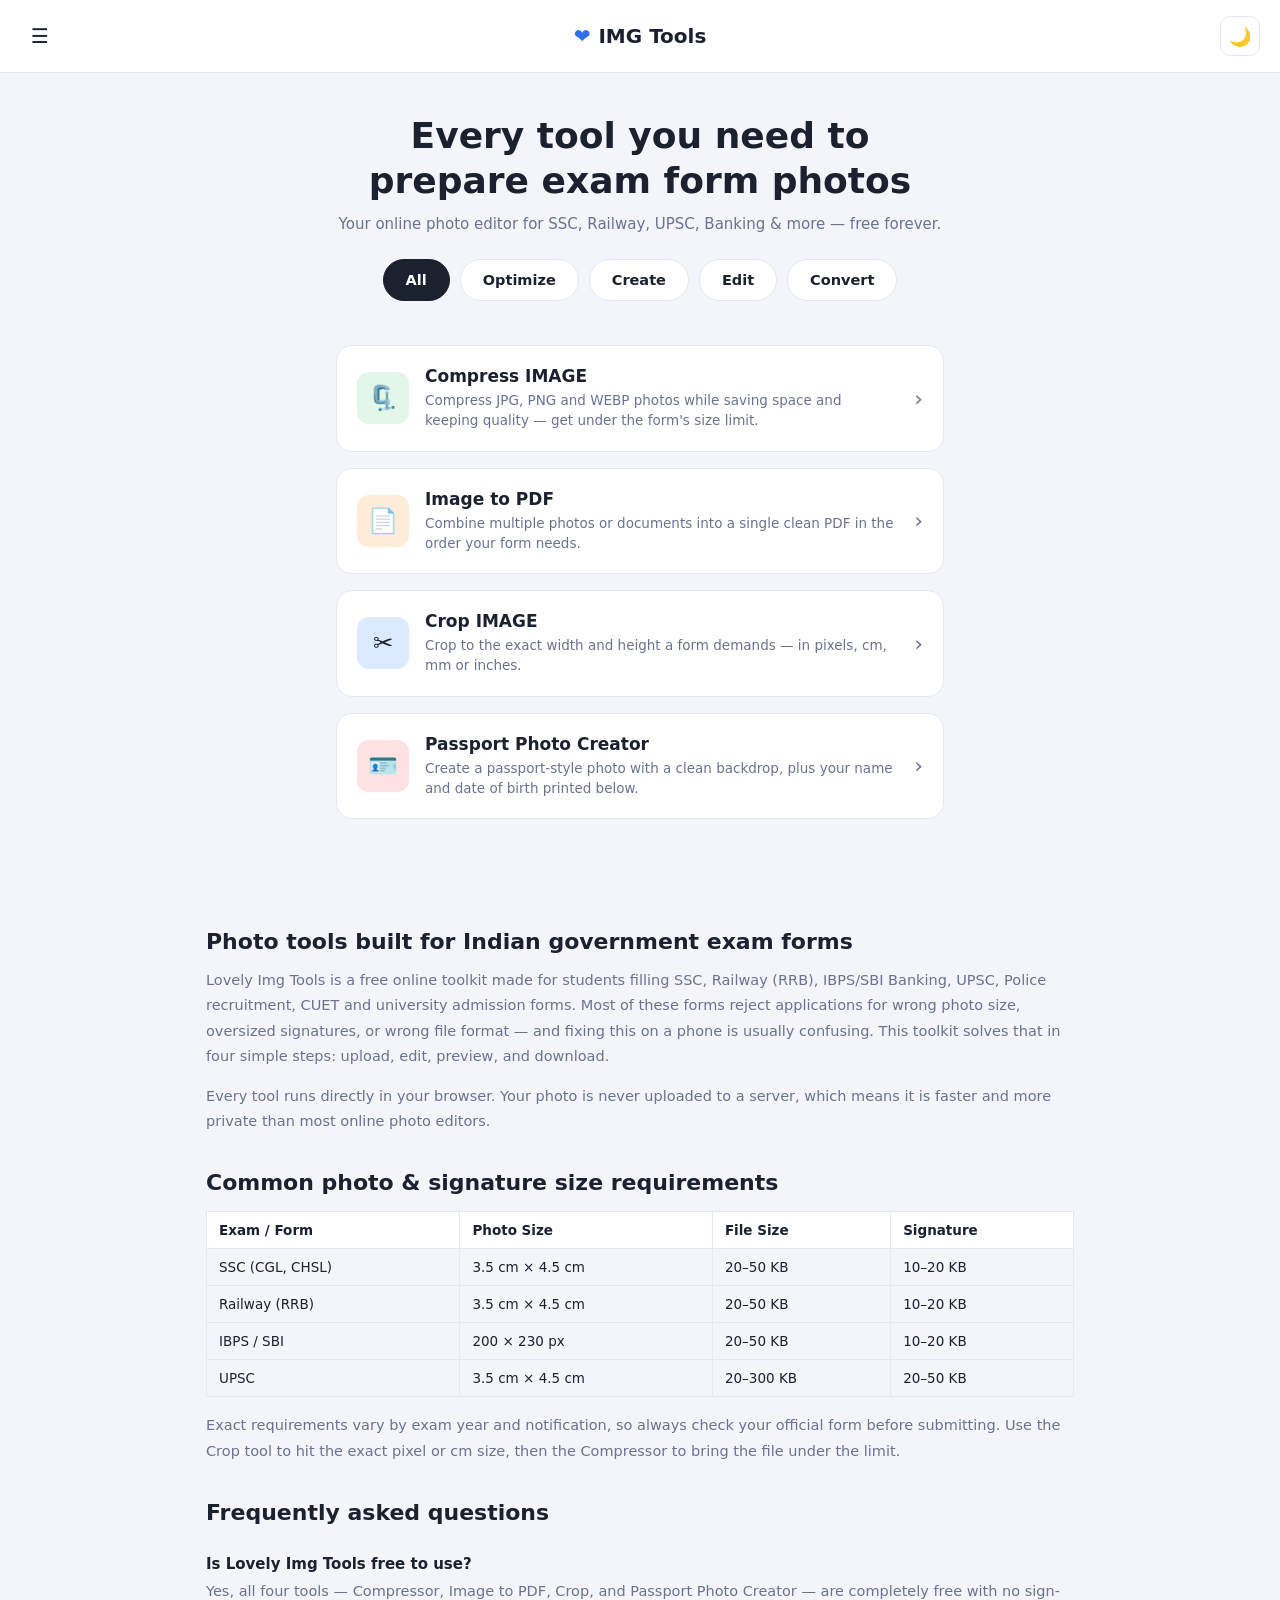
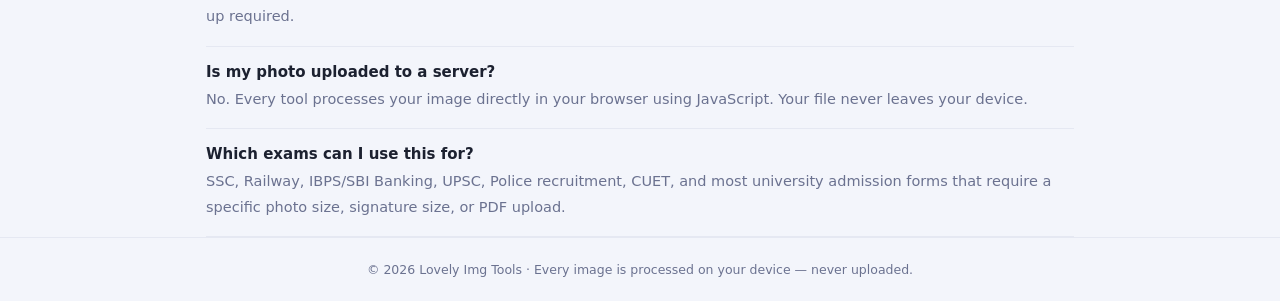
==== index.html @ 202ab7a3 "Add files via upload" ====
<!DOCTYPE html>
<html lang="en">
<head>
<meta charset="UTF-8">
<meta name="viewport" content="width=device-width, initial-scale=1.0">
<title>Lovely Img Tools — Compress, Crop, PDF & Passport Photo for Exam Forms</title>
<meta name="description" content="Free online tools to compress photos, crop to exact size, convert images to PDF, and create passport photos for SSC, Railway, UPSC, Banking & other government exam forms.">
<meta name="keywords" content="image compressor for exam forms, passport photo maker, image to pdf converter, photo crop for ssc form, signature size reducer">
<link rel="canonical" href="https://yourdomain.com/">
<meta property="og:title" content="Lovely Img Tools — Photo Tools for Government Exam Forms">
<meta property="og:description" content="Compress, crop, convert to PDF, and create passport photos — free, fast, and processed entirely in your browser.">
<meta property="og:type" content="website">
<meta property="og:url" content="https://yourdomain.com/">
<meta name="twitter:card" content="summary_large_image">
<meta name="robots" content="index, follow">
<script type="application/ld+json">
{
  "@context": "https://schema.org",
  "@type": "WebApplication",
  "name": "Lovely Img Tools",
  "applicationCategory": "MultimediaApplication",
  "operatingSystem": "Any",
  "offers": {"@type": "Offer", "price": "0", "priceCurrency": "USD"},
  "description": "Free tools to compress, crop, convert and create passport photos for government exam forms."
}
</script>
<link rel="stylesheet" href="css/style.css">
</head>
<body data-theme="light">

<header class="topbar">
  <button class="icon-btn" id="menuBtn" aria-label="Menu">☰</button>
  <div class="logo"><span class="heart">❤</span>IMG Tools</div>
  <div class="topbar-right">
    <button class="theme-toggle" id="themeToggle" aria-label="Toggle dark mode">🌙</button>
  </div>
</header>

<nav class="mobile-drawer" id="mobileDrawer">
  <a href="../index.html">Home</a>
  <a href="index.html#tools">Tools</a>
  <a href="index.html#about">About</a>
  <a href="index.html#contact">Contact</a>
</nav>

<section class="hero">
  <h1>Every tool you need to<br>prepare exam form photos</h1>
  <p>Your online photo editor for SSC, Railway, UPSC, Banking &amp; more — free forever.</p>

  <div class="filter-tabs" id="filterTabs">
    <button class="tab active" data-cat="all">All</button>
    <button class="tab" data-cat="optimize">Optimize</button>
    <button class="tab" data-cat="create">Create</button>
    <button class="tab" data-cat="edit">Edit</button>
    <button class="tab" data-cat="convert">Convert</button>
  </div>
</section>

<main class="tool-list" id="toolList">

  <a href="tools/compress.html" class="tool-row" data-cat="optimize">
    <div class="tool-icon icon-green">🗜️</div>
    <div class="tool-text">
      <h3>Compress IMAGE</h3>
      <p>Compress JPG, PNG and WEBP photos while saving space and keeping quality — get under the form's size limit.</p>
    </div>
    <span class="chevron">›</span>
  </a>

  <a href="tools/pdf.html" class="tool-row" data-cat="convert">
    <div class="tool-icon icon-orange">📄</div>
    <div class="tool-text">
      <h3>Image to PDF</h3>
      <p>Combine multiple photos or documents into a single clean PDF in the order your form needs.</p>
    </div>
    <span class="chevron">›</span>
  </a>

  <a href="tools/crop.html" class="tool-row" data-cat="edit">
    <div class="tool-icon icon-blue">✂️</div>
    <div class="tool-text">
      <h3>Crop IMAGE</h3>
      <p>Crop to the exact width and height a form demands — in pixels, cm, mm or inches.</p>
    </div>
    <span class="chevron">›</span>
  </a>

  <a href="tools/passport.html" class="tool-row" data-cat="create">
    <div class="tool-icon icon-red">🪪</div>
    <div class="tool-text">
      <h3>Passport Photo Creator</h3>
      <p>Create a passport-style photo with a clean backdrop, plus your name and date of birth printed below.</p>
    </div>
    <span class="chevron">›</span>
  </a>

</main>
<section class="content-section">
  <h2>Photo tools built for Indian government exam forms</h2>
  <p>Lovely Img Tools is a free online toolkit made for students filling SSC, Railway (RRB), IBPS/SBI Banking, UPSC, Police recruitment, CUET and university admission forms. Most of these forms reject applications for wrong photo size, oversized signatures, or wrong file format — and fixing this on a phone is usually confusing. This toolkit solves that in four simple steps: upload, edit, preview, and download.</p>
  <p>Every tool runs directly in your browser. Your photo is never uploaded to a server, which means it is faster and more private than most online photo editors.</p>

  <h2>Common photo & signature size requirements</h2>
  <table class="spec-table">
    <tr><th>Exam / Form</th><th>Photo Size</th><th>File Size</th><th>Signature</th></tr>
    <tr><td>SSC (CGL, CHSL)</td><td>3.5 cm × 4.5 cm</td><td>20–50 KB</td><td>10–20 KB</td></tr>
    <tr><td>Railway (RRB)</td><td>3.5 cm × 4.5 cm</td><td>20–50 KB</td><td>10–20 KB</td></tr>
    <tr><td>IBPS / SBI</td><td>200 × 230 px</td><td>20–50 KB</td><td>10–20 KB</td></tr>
    <tr><td>UPSC</td><td>3.5 cm × 4.5 cm</td><td>20–300 KB</td><td>20–50 KB</td></tr>
  </table>
  <p>Exact requirements vary by exam year and notification, so always check your official form before submitting. Use the Crop tool to hit the exact pixel or cm size, then the Compressor to bring the file under the limit.</p>

  <h2>Frequently asked questions</h2>
  <div class="faq-item">
    <h3>Is Lovely Img Tools free to use?</h3>
    <p>Yes, all four tools — Compressor, Image to PDF, Crop, and Passport Photo Creator — are completely free with no sign-up required.</p>
  </div>
  <div class="faq-item">
    <h3>Is my photo uploaded to a server?</h3>
    <p>No. Every tool processes your image directly in your browser using JavaScript. Your file never leaves your device.</p>
  </div>
  <div class="faq-item">
    <h3>Which exams can I use this for?</h3>
    <p>SSC, Railway, IBPS/SBI Banking, UPSC, Police recruitment, CUET, and most university admission forms that require a specific photo size, signature size, or PDF upload.</p>
  </div>
</section>

<footer class="footer">
  <p>© 2026 Lovely Img Tools · Every image is processed on your device — never uploaded.</p>
</footer>

<script src="js/theme.js"></script>
<script>
  const tabs = document.querySelectorAll('#filterTabs .tab');
  const rows = document.querySelectorAll('#toolList .tool-row');
  tabs.forEach(tab=>{
    tab.addEventListener('click', ()=>{
      tabs.forEach(t=>t.classList.remove('active'));
      tab.classList.add('active');
      const cat = tab.dataset.cat;
      rows.forEach(row=>{
        row.style.display = (cat==='all' || row.dataset.cat===cat) ? 'flex' : 'none';
      });
    });
  });
</script>
</body>
</html>
---- css/style.css ----
:root{
  --bg:#f3f5fb;
  --card:#ffffff;
  --ink:#1c2130;
  --ink-soft:#6b7290;
  --line:#e5e8f2;
  --blue:#2f6fed;
  --radius:16px;
}
[data-theme="dark"]{
  --bg:#0e1224;
  --card:#171c33;
  --ink:#eef0fb;
  --ink-soft:#9aa0c2;
  --line:#2a3055;
}
*{box-sizing:border-box;margin:0;padding:0;}
body{
  font-family:'Segoe UI',system-ui,sans-serif;
  background:var(--bg);
  color:var(--ink);
  transition:background .3s, color .3s;
}
a{text-decoration:none;color:inherit;}
button{font-family:inherit;cursor:pointer;border:none;background:none;}

/* TOPBAR */
.topbar{
  display:flex;align-items:center;justify-content:space-between;
  padding:16px 20px;background:var(--card);border-bottom:1px solid var(--line);
  position:sticky;top:0;z-index:50;
}
.icon-btn{font-size:20px;color:var(--ink);width:40px;height:40px;border-radius:10px;}
.icon-btn:hover{background:var(--bg);}
.logo{display:flex;align-items:center;gap:8px;font-weight:800;font-size:20px;}
.logo .heart{color:var(--blue);}
.topbar-right{display:flex;align-items:center;gap:8px;}
.theme-toggle{font-size:18px;width:40px;height:40px;border-radius:10px;border:1px solid var(--line);background:var(--card);}

/* HERO */
.hero{padding:40px 20px 24px;text-align:center;}
.hero h1{font-size:clamp(24px,5vw,36px);font-weight:800;line-height:1.25;margin-bottom:12px;}
.hero p{color:var(--ink-soft);font-size:15px;margin-bottom:26px;}
.filter-tabs{display:flex;gap:10px;flex-wrap:wrap;justify-content:center;}
.tab{
  padding:12px 22px;border-radius:30px;border:1.5px solid var(--line);
  background:var(--card);font-weight:600;font-size:14.5px;color:var(--ink);
  transition:all .2s;
}
.tab.active{background:var(--ink);color:#fff;border-color:var(--ink);}
[data-theme="dark"] .tab.active{background:var(--blue);border-color:var(--blue);}

/* TOOL LIST */
.tool-list{max-width:640px;margin:0 auto;padding:20px 16px 60px;display:flex;flex-direction:column;gap:16px;}
.tool-row{
  display:flex;align-items:center;gap:16px;background:var(--card);
  border:1px solid var(--line);border-radius:var(--radius);padding:20px;
  transition:transform .2s, box-shadow .2s;
}
.tool-row:hover{transform:translateY(-3px);box-shadow:0 14px 30px -14px rgba(20,25,60,.25);}
.tool-icon{
  width:52px;height:52px;border-radius:12px;flex-shrink:0;
  display:flex;align-items:center;justify-content:center;font-size:24px;
}
.icon-green{background:#e3f6ea;}
.icon-orange{background:#fdecd8;}
.icon-blue{background:#dbeafe;}
.icon-red{background:#fde2e1;}
.tool-text h3{font-size:17px;font-weight:700;margin-bottom:4px;}
.tool-text p{font-size:13.5px;color:var(--ink-soft);line-height:1.5;}
.chevron{font-size:22px;color:var(--ink-soft);}

.footer{text-align:center;padding:24px;color:var(--ink-soft);font-size:12.5px;border-top:1px solid var(--line);}

/* ===== SHARED TOOL PAGE STYLES ===== */
.tool-page{max-width:960px;margin:0 auto;padding:24px 16px 60px;}
.back-link{display:inline-flex;align-items:center;gap:6px;color:var(--ink-soft);font-size:14px;margin-bottom:16px;}
.tool-title{font-size:26px;font-weight:800;margin-bottom:24px;}

.stepper{display:flex;gap:8px;flex-wrap:wrap;margin-bottom:24px;}
.step-pill{font-size:12.5px;font-weight:600;color:var(--ink-soft);padding:7px 12px;border-radius:20px;border:1px solid var(--line);}
.step-pill.active{color:#fff;background:var(--blue);border-color:var(--blue);}

.dropzone{
  border:2px dashed var(--line);border-radius:16px;padding:44px 20px;text-align:center;
  cursor:pointer;transition:border-color .2s, background .2s;background:var(--card);
}
.dropzone.drag{border-color:var(--blue);background:#eaf1ff;}
.dropzone h4{font-size:16px;margin-bottom:6px;}
.dropzone p{font-size:13px;color:var(--ink-soft);}
.dropzone input{display:none;}

.grid-2{display:grid;grid-template-columns:1.3fr 1fr;gap:20px;margin-top:20px;}
@media(max-width:700px){.grid-2{grid-template-columns:1fr;}}

.panel{background:var(--card);border:1px solid var(--line);border-radius:14px;padding:18px;margin-bottom:14px;}
.field-label{font-size:12.5px;font-weight:700;color:var(--ink-soft);margin-bottom:8px;display:block;}
input[type=range]{width:100%;accent-color:var(--blue);}
.mono-tag{font-family:monospace;font-size:12px;background:#eaf1ff;color:var(--blue);padding:2px 8px;border-radius:6px;}

.chip-row{display:flex;gap:8px;flex-wrap:wrap;}
.chip{padding:9px 14px;border-radius:9px;border:1px solid var(--line);background:var(--card);font-size:13px;font-weight:600;color:var(--ink-soft);}
.chip.active,.chip:hover{border-color:var(--blue);color:var(--blue);}

.icon-round{width:38px;height:38px;border-radius:9px;border:1px solid var(--line);background:var(--card);font-size:15px;color:var(--ink-soft);}
.icon-round:hover{border-color:var(--blue);color:var(--blue);}

.stat-row{display:flex;justify-content:space-between;font-size:13.5px;padding:8px 0;border-bottom:1px solid var(--line);}
.stat-row:last-child{border-bottom:none;}
.stat-row .v{font-family:monospace;font-weight:700;}
.stat-row .v.good{color:#1f9d6b;}

.preview-stage{
  background:var(--card);border:1px solid var(--line);border-radius:12px;min-height:220px;
  display:flex;align-items:center;justify-content:center;overflow:hidden;
}
.preview-stage img,.preview-stage canvas{max-width:100%;max-height:340px;}

.crop-stage-wrap{position:relative;background:#000;border-radius:12px;overflow:hidden;touch-action:none;}
.crop-stage-wrap img{display:block;width:100%;pointer-events:none;}
.crop-box{position:absolute;border:2px solid #f5a524;box-shadow:0 0 0 4000px rgba(0,0,0,.5);cursor:move;}
.crop-handle{position:absolute;width:14px;height:14px;background:#f5a524;border-radius:3px;}
.crop-handle.nw{top:-7px;left:-7px;cursor:nwse-resize;}
.crop-handle.ne{top:-7px;right:-7px;cursor:nesw-resize;}
.crop-handle.sw{bottom:-7px;left:-7px;cursor:nesw-resize;}
.crop-handle.se{bottom:-7px;right:-7px;cursor:nwse-resize;}

.file-item{display:flex;align-items:center;gap:12px;background:var(--card);border:1px solid var(--line);border-radius:10px;padding:10px;margin-bottom:10px;cursor:grab;}
.file-thumb{width:50px;height:50px;border-radius:7px;object-fit:cover;background:#000;}
.file-name{font-size:13px;font-weight:600;flex:1;overflow:hidden;text-overflow:ellipsis;white-space:nowrap;}
.file-meta{font-size:11px;color:var(--ink-soft);font-family:monospace;}

.text-input{width:100%;padding:10px 12px;border-radius:9px;border:1px solid var(--line);background:var(--bg);color:var(--ink);font-size:14px;}
.color-swatch{width:32px;height:32px;border-radius:8px;border:2px solid transparent;cursor:pointer;}
.color-swatch.active{border-color:var(--blue);}

.btn-primary{background:var(--blue);color:#fff;padding:12px 22px;border-radius:10px;font-weight:700;font-size:14.5px;}
.btn-secondary{background:var(--card);color:var(--ink);padding:12px 22px;border-radius:10px;font-weight:700;font-size:14.5px;border:1.5px solid var(--line);}
.download-bar{display:flex;gap:10px;margin-top:16px;flex-wrap:wrap;}
.note{font-size:12.5px;background:#e3f6ea;color:#1f9d6b;padding:10px 14px;border-radius:9px;margin-top:14px;}
.error-note{background:#fde2e1;color:#e0524a;}
.mobile-drawer{
  display:none;flex-direction:column;background:var(--card);
  border-bottom:1px solid var(--line);
}
.mobile-drawer.open{display:flex;}
.mobile-drawer a{
  padding:16px 20px;font-weight:600;font-size:15px;color:var(--ink);
  border-bottom:1px solid var(--line);
}
.mobile-drawer a:last-child{border-bottom:none;}
.mobile-drawer a:hover{background:var(--bg);}
.content-section{max-width:900px;margin:50px auto 0;padding:0 16px;}
.content-section h2{font-size:22px;font-weight:800;margin-bottom:14px;margin-top:36px;}
.content-section h2:first-child{margin-top:0;}
.content-section p{font-size:14.5px;line-height:1.75;color:var(--ink-soft);margin-bottom:14px;}
.content-section ul,.content-section ol{margin:0 0 14px 20px;color:var(--ink-soft);font-size:14.5px;line-height:1.8;}
.spec-table{width:100%;border-collapse:collapse;margin:16px 0;font-size:13.5px;}
.spec-table th,.spec-table td{border:1px solid var(--line);padding:10px 12px;text-align:left;}
.spec-table th{background:var(--card);font-weight:700;}
.faq-item{border-bottom:1px solid var(--line);padding:16px 0;}
.faq-item h3{font-size:15px;font-weight:700;margin-bottom:6px;}
.faq-item p{margin-bottom:0;}
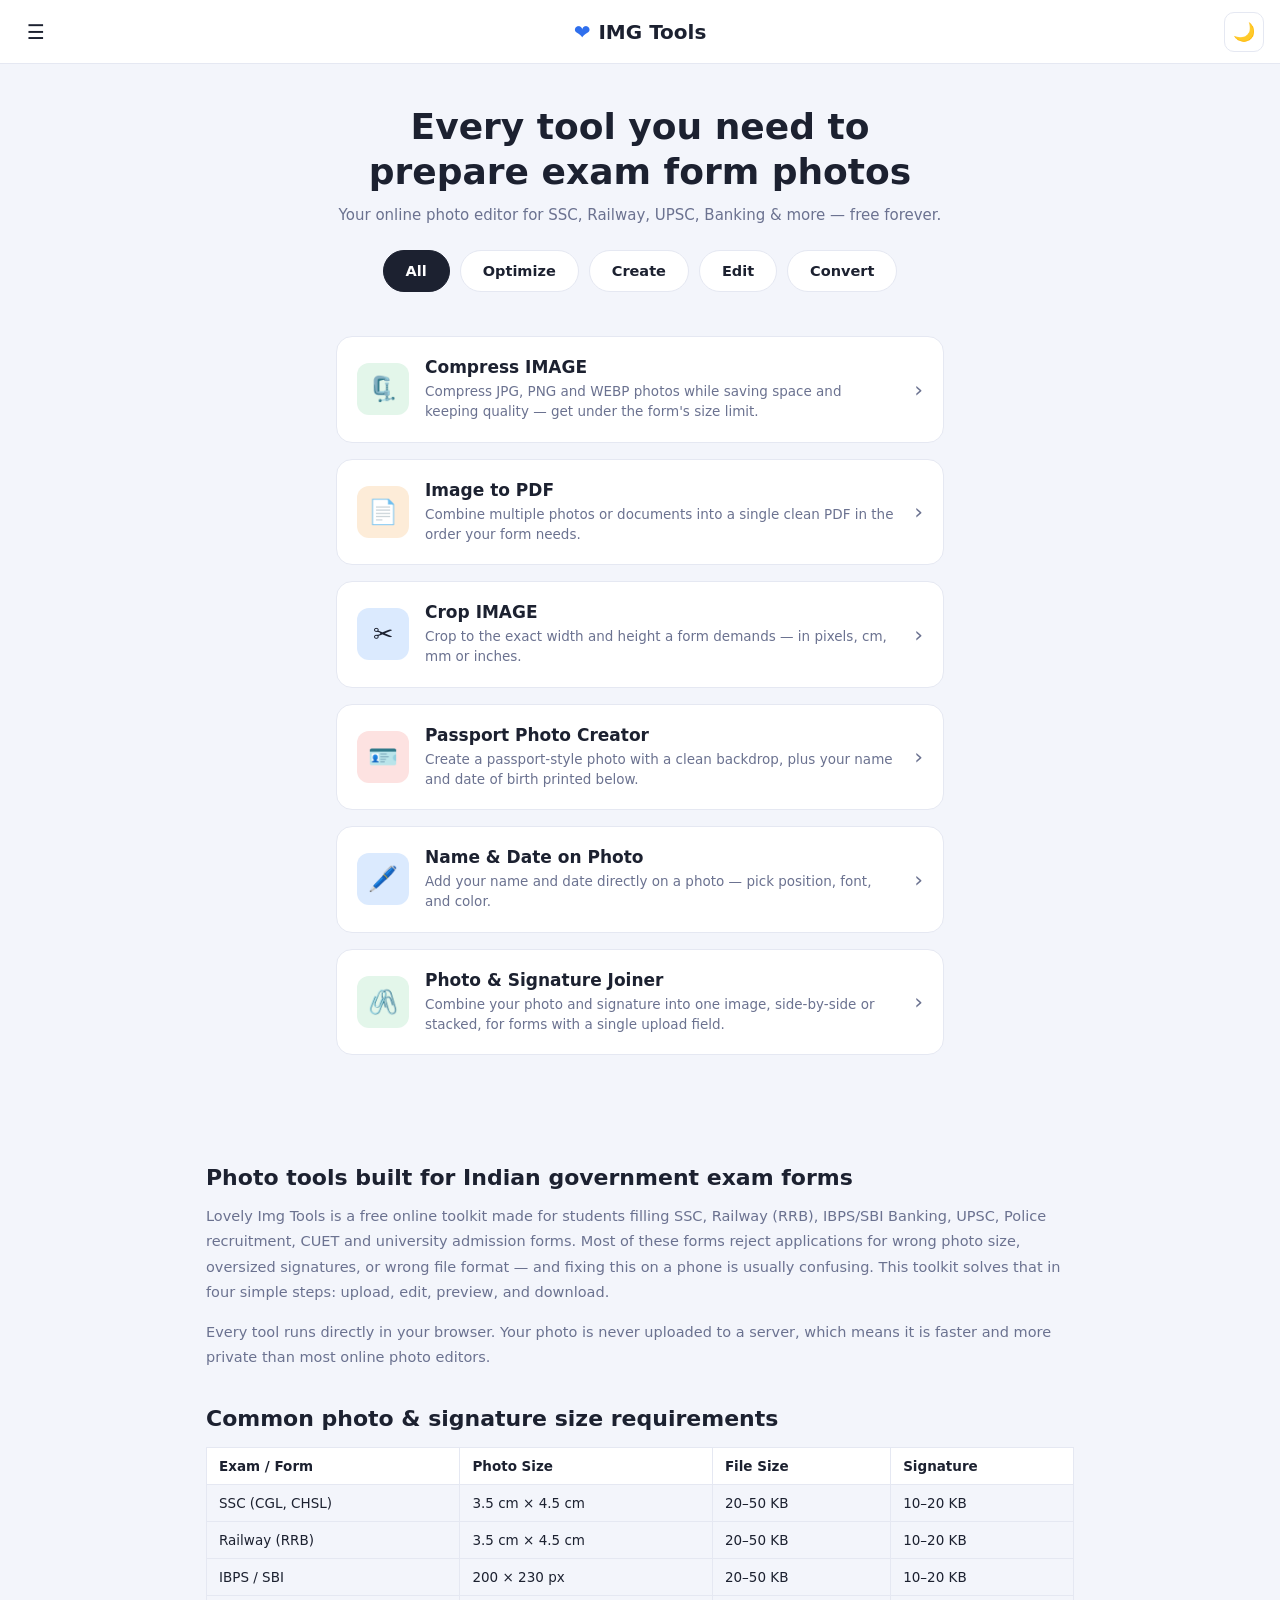
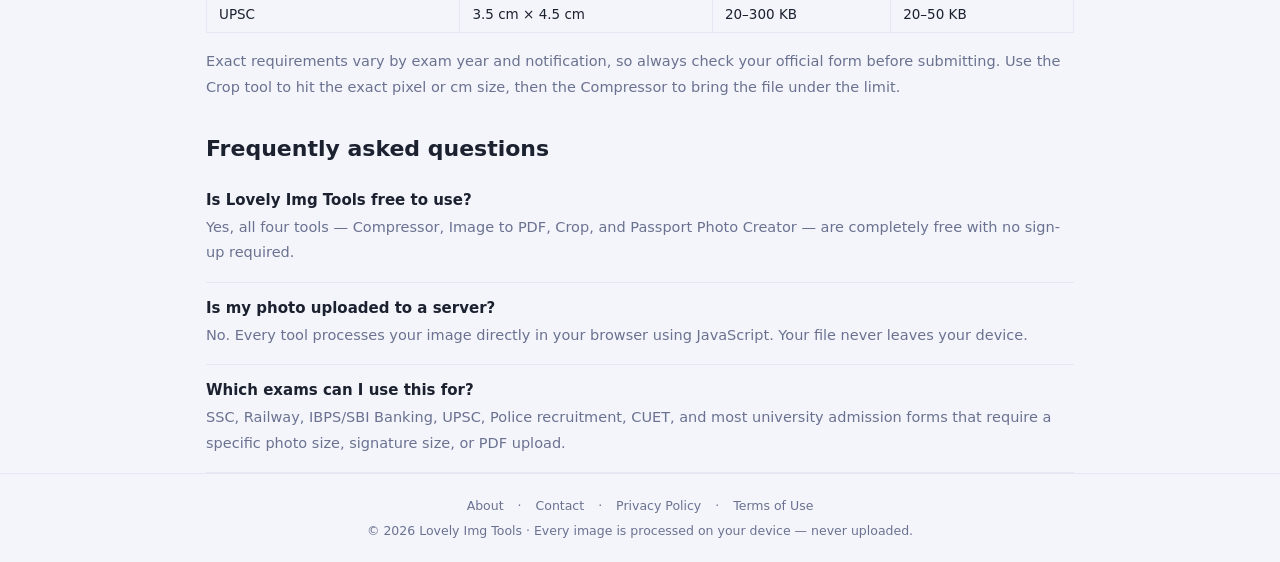
==== commit ffa12f89: "Add files via upload" ====
--- a/index.html
+++ b/index.html
@@ -38,9 +38,9 @@
 
 <nav class="mobile-drawer" id="mobileDrawer">
   <a href="../index.html">Home</a>
-  <a href="index.html#tools">Tools</a>
-  <a href="index.html#about">About</a>
-  <a href="index.html#contact">Contact</a>
+  <a href="index.html#tools-list">Tools</a>
+  <a href="pages/about.html">About</a>
+  <a href="pages/contact.html">Contact</a>
 </nav>
 
 <section class="hero">
@@ -93,6 +93,24 @@
     </div>
     <span class="chevron">›</span>
   </a>
+  <a href="tools/name-date.htm" class="tool-row" data-cat="create">
+  <div class="tool-icon icon-blue">🖊️</div>
+  <div class="tool-text">
+    <h3>Name & Date on Photo</h3>
+    <p>Add your name and date directly on a photo — pick position, font, and color.</p>
+  </div>
+  <span class="chevron">›</span>
+</a>
+
+<a href="tools/photo-signature.html" class="tool-row" data-cat="edit">
+  <div class="tool-icon icon-green">🖇️</div>
+  <div class="tool-text">
+    <h3>Photo & Signature Joiner</h3>
+    <p>Combine your photo and signature into one image, side-by-side or stacked, for forms with a single upload field.</p>
+  </div>
+  <span class="chevron">›</span>
+</a>
+  
 
 </main>
 <section class="content-section">
@@ -124,8 +142,24 @@
     <p>SSC, Railway, IBPS/SBI Banking, UPSC, Police recruitment, CUET, and most university admission forms that require a specific photo size, signature size, or PDF upload.</p>
   </div>
 </section>
+<!-- Ad slot: after hero -->
+<div class="ad-slot">
+  <ins class="adsbygoogle"
+       style="display:block"
+       data-ad-client="ca-pub-XXXXXXXXXXXXXXXX"
+       data-ad-slot="1234567890"
+       data-ad-format="auto"
+       data-full-width-responsive="true"></ins>
+  <script>(adsbygoogle = window.adsbygoogle || []).push({});</script>
+</div>
 
 <footer class="footer">
+  <p style="margin-bottom:10px;">
+    <a href="pages/about.html" style="margin:0 10px;">About</a> ·
+    <a href="pages/contact.html" style="margin:0 10px;">Contact</a> ·
+    <a href="pages/privacy-policy.html" style="margin:0 10px;">Privacy Policy</a> ·
+    <a href="pages/terms.html" style="margin:0 10px;">Terms of Use</a>
+  </p>
   <p>© 2026 Lovely Img Tools · Every image is processed on your device — never uploaded.</p>
 </footer>
 
--- a/css/style.css
+++ b/css/style.css
@@ -25,11 +25,27 @@
 button{font-family:inherit;cursor:pointer;border:none;background:none;}
 
 /* TOPBAR */
+body{
+  font-family:'Segoe UI',system-ui,sans-serif;
+  background:var(--bg);
+  color:var(--ink);
+  transition:background .3s, color .3s;
+  padding-top:64px; /* header ki height ke barabar - content ko header ke niche nahi chupne dega */
+}
+
 .topbar{
   display:flex;align-items:center;justify-content:space-between;
-  padding:16px 20px;background:var(--card);border-bottom:1px solid var(--line);
-  position:sticky;top:0;z-index:50;
+  padding:0 16px;height:64px;background:var(--card);border-bottom:1px solid var(--line);
+  position:fixed;top:0;left:0;right:0;width:100%;z-index:500;
+  box-sizing:border-box;
 }
+.mobile-drawer{
+  display:none;flex-direction:column;background:var(--card);
+  border-bottom:1px solid var(--line);
+  position:fixed;top:64px;left:0;right:0;z-index:400;
+  max-height:calc(100vh - 64px);overflow-y:auto;
+}
+.mobile-drawer.open{display:flex;}
 .icon-btn{font-size:20px;color:var(--ink);width:40px;height:40px;border-radius:10px;}
 .icon-btn:hover{background:var(--bg);}
 .logo{display:flex;align-items:center;gap:8px;font-weight:800;font-size:20px;}
@@ -160,4 +176,17 @@
 .spec-table th{background:var(--card);font-weight:700;}
 .faq-item{border-bottom:1px solid var(--line);padding:16px 0;}
 .faq-item h3{font-size:15px;font-weight:700;margin-bottom:6px;}
-.faq-item p{margin-bottom:0;}+.faq-item p{margin-bottom:0;}
+[id$="StageContainer"]{overflow:auto;border-radius:12px;max-height:420px;}
+.grid-2{align-items:start;}
+@media(max-width:480px){
+  .tool-title{font-size:21px;}
+  .topbar{padding:0 12px;}
+  .logo{font-size:16px;}
+  .download-bar{flex-direction:column;}
+  .download-bar .btn-primary,.download-bar .btn-secondary{width:100%;text-align:center;}
+  .chip-row{gap:6px;}
+  .chip{padding:8px 11px;font-size:12px;}
+  .spec-table{font-size:12px;}
+  .spec-table th,.spec-table td{padding:6px 8px;}
+}
